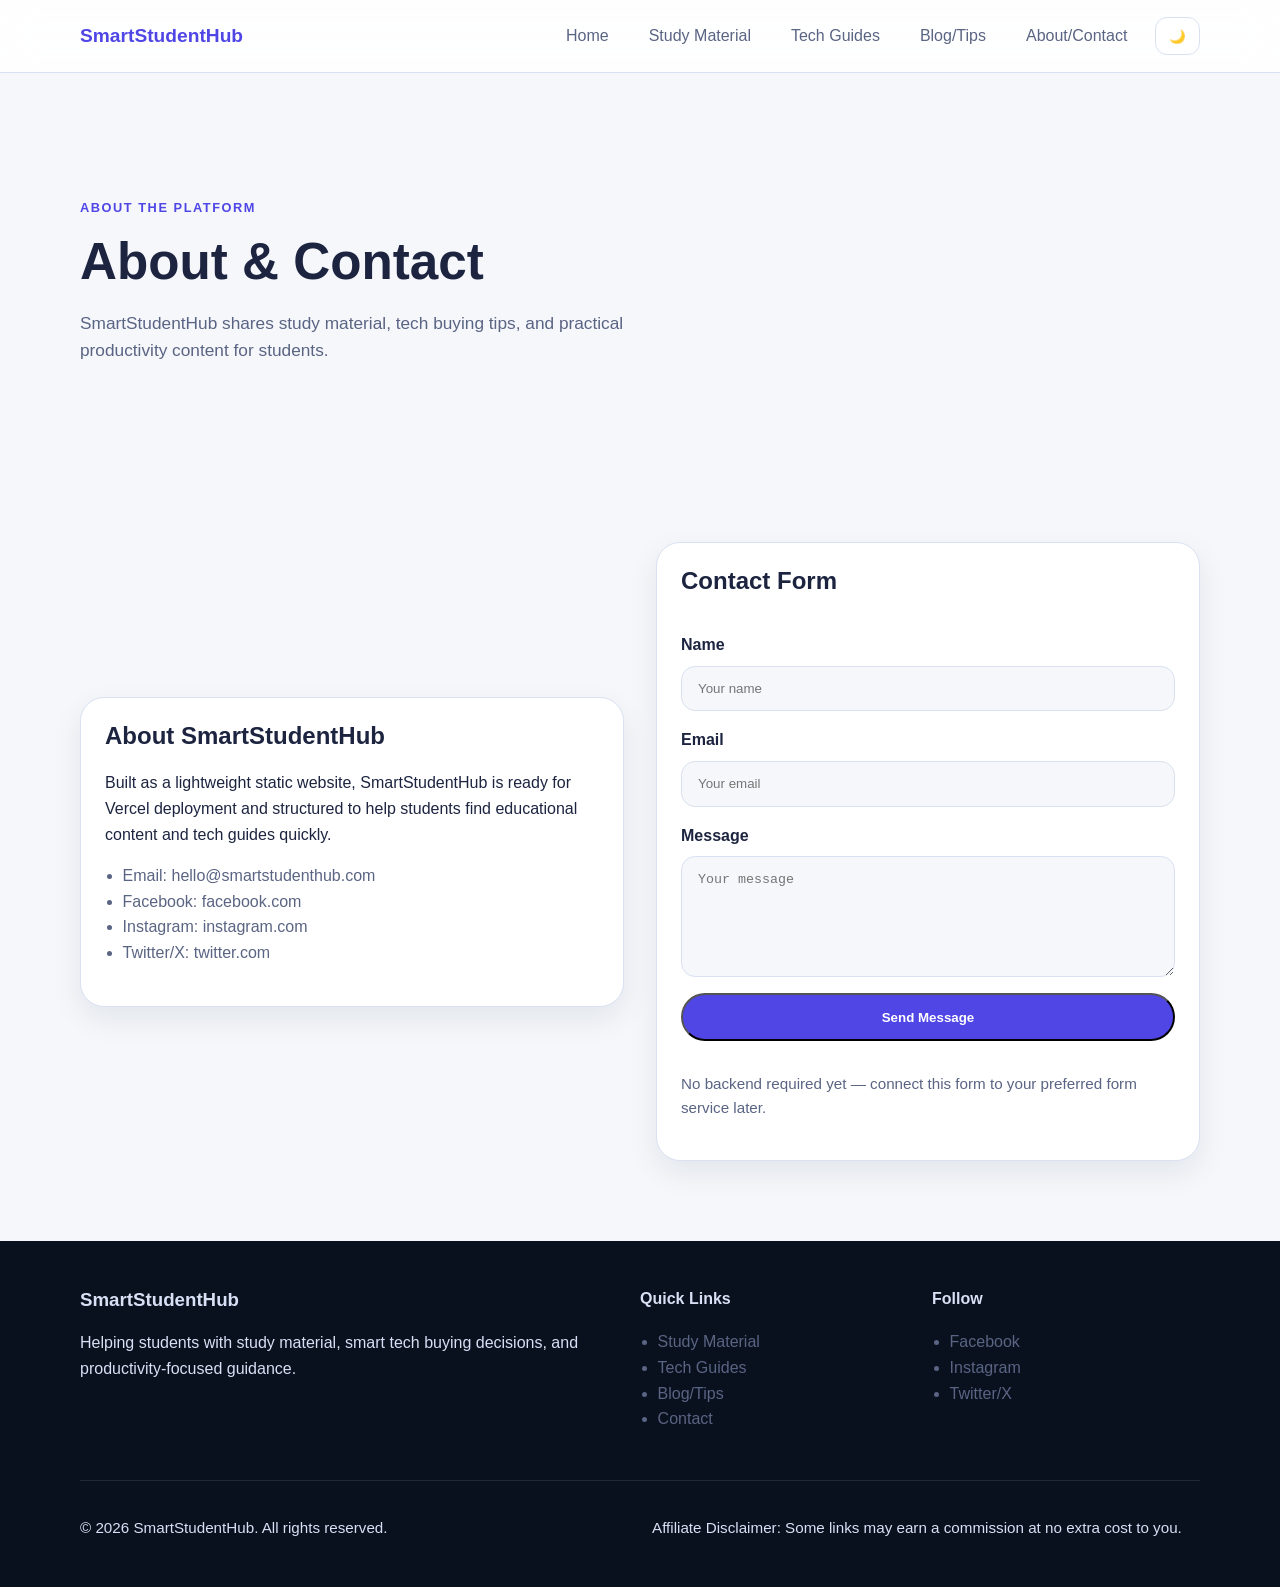
==== about-contact.html @ a1f809a7 "Create SmartStudentHub static student resource site" ====
<!DOCTYPE html>
<html lang="en">
<head>
  <meta charset="UTF-8" />
  <meta name="viewport" content="width=device-width, initial-scale=1.0" />
  <title>About Contact | SmartStudentHub</title>
  <meta name="description" content="Learn about SmartStudentHub and get in touch for collaborations, feedback, or student support inquiries." />
  <meta name="keywords" content="about smartstudenthub, contact, student support, tech blog contact" />
  <meta property="og:type" content="website" />
  <meta property="og:title" content="About Contact | SmartStudentHub" />
  <meta property="og:description" content="Learn about SmartStudentHub and get in touch for collaborations, feedback, or student support inquiries." />
  <meta property="og:url" content="https://smartstudenthub.vercel.app/about-contact.html" />
  <meta property="og:image" content="https://smartstudenthub.vercel.app/images/hero-study-tech.svg" />
  <meta name="twitter:card" content="summary_large_image" />
  <meta name="twitter:title" content="About Contact | SmartStudentHub" />
  <meta name="twitter:description" content="Learn about SmartStudentHub and get in touch for collaborations, feedback, or student support inquiries." />
  <meta name="twitter:image" content="https://smartstudenthub.vercel.app/images/hero-study-tech.svg" />
  <link rel="canonical" href="https://smartstudenthub.vercel.app/about-contact.html" />
  <link rel="stylesheet" href="css/style.css" />
  <script type="application/ld+json">{"@context":"https://schema.org","@type":"CollectionPage","name":"SmartStudentHub","url":"https://smartstudenthub.vercel.app/about-contact.html","description":"Learn about SmartStudentHub and get in touch for collaborations, feedback, or student support inquiries."}</script>
</head>
<body>
  <header class="site-header">
    <div class="container nav-wrap">
      <a class="logo" href="index.html">SmartStudentHub</a>
      <button class="nav-toggle" aria-expanded="false" aria-controls="site-nav" aria-label="Toggle navigation">☰</button>
      <nav id="site-nav" class="site-nav">
        <a href="index.html">Home</a>
        <a href="study-material.html">Study Material</a>
        <a href="tech-guides.html">Tech Guides</a>
        <a href="blog-tips.html">Blog/Tips</a>
        <a href="about-contact.html">About/Contact</a>
        <button class="theme-toggle" type="button" aria-label="Toggle dark mode">🌙</button>
      </nav>
    </div>
  </header>
  <main class="page-main">
    <section class="page-hero section">
      <div class="container">
        <p class="eyebrow">About the platform</p>
        <h1>About & Contact</h1>
        <p class="lead">SmartStudentHub shares study material, tech buying tips, and practical productivity content for students.</p>
      </div>
    </section>
    <section class="section">
      <div class="container contact-grid">
        <article class="prose-card">
          <h2>About SmartStudentHub</h2>
          <p>Built as a lightweight static website, SmartStudentHub is ready for Vercel deployment and structured to help students find educational content and tech guides quickly.</p>
          <ul class="contact-list">
            <li>Email: <a href="mailto:hello@smartstudenthub.com">hello@smartstudenthub.com</a></li>
            <li>Facebook: <a href="https://facebook.com" target="_blank" rel="noopener">facebook.com</a></li>
            <li>Instagram: <a href="https://instagram.com" target="_blank" rel="noopener">instagram.com</a></li>
            <li>Twitter/X: <a href="https://twitter.com" target="_blank" rel="noopener">twitter.com</a></li>
          </ul>
        </article>
        <form class="contact-form prose-card">
          <h2>Contact Form</h2>
          <label>Name<input type="text" name="name" placeholder="Your name" required /></label>
          <label>Email<input type="email" name="email" placeholder="Your email" required /></label>
          <label>Message<textarea name="message" rows="6" placeholder="Your message"></textarea></label>
          <button class="btn btn-primary" type="submit">Send Message</button>
          <p class="form-note">No backend required yet — connect this form to your preferred form service later.</p>
        </form>
      </div>
    </section>
  </main>
  <footer class="site-footer">
    <div class="container footer-grid">
      <div>
        <h3>SmartStudentHub</h3>
        <p>Helping students with study material, smart tech buying decisions, and productivity-focused guidance.</p>
      </div>
      <div>
        <h4>Quick Links</h4>
        <ul>
          <li><a href="study-material.html">Study Material</a></li>
          <li><a href="tech-guides.html">Tech Guides</a></li>
          <li><a href="blog-tips.html">Blog/Tips</a></li>
          <li><a href="about-contact.html">Contact</a></li>
        </ul>
      </div>
      <div>
        <h4>Follow</h4>
        <ul>
          <li><a href="https://facebook.com" target="_blank" rel="noopener">Facebook</a></li>
          <li><a href="https://instagram.com" target="_blank" rel="noopener">Instagram</a></li>
          <li><a href="https://twitter.com" target="_blank" rel="noopener">Twitter/X</a></li>
        </ul>
      </div>
    </div>
    <div class="container footer-bottom">
      <p>© 2026 SmartStudentHub. All rights reserved.</p>
      <p>Affiliate Disclaimer: Some links may earn a commission at no extra cost to you.</p>
    </div>
  </footer>

  <script src="js/script.js"></script>
</body>
</html>
---- css/style.css ----
:root {
  --bg: #f5f7fb;
  --surface: #ffffff;
  --surface-alt: #eef3ff;
  --text: #1c2440;
  --muted: #5a6483;
  --primary: #4f46e5;
  --primary-dark: #3730a3;
  --border: #d9e1f2;
  --shadow: 0 12px 30px rgba(15, 23, 42, 0.08);
}

body.dark-mode {
  --bg: #0f172a;
  --surface: #111c34;
  --surface-alt: #1a2744;
  --text: #e5ecff;
  --muted: #b2bfdc;
  --primary: #818cf8;
  --primary-dark: #6366f1;
  --border: #263452;
  --shadow: 0 12px 30px rgba(2, 6, 23, 0.45);
}

* { box-sizing: border-box; }
html { scroll-behavior: smooth; }
body {
  margin: 0;
  font-family: Arial, Helvetica, sans-serif;
  background: var(--bg);
  color: var(--text);
  line-height: 1.6;
}
a { color: inherit; text-decoration: none; }
img { max-width: 100%; height: auto; display: block; }
.container { width: min(1120px, calc(100% - 2rem)); margin: 0 auto; }
.section { padding: 5rem 0; }
.site-header {
  position: sticky; top: 0; z-index: 1000;
  background: color-mix(in srgb, var(--surface) 88%, transparent);
  backdrop-filter: blur(18px);
  border-bottom: 1px solid var(--border);
}
.nav-wrap {
  display: flex; align-items: center; justify-content: space-between; gap: 1rem; min-height: 72px;
}
.logo { font-weight: 800; font-size: 1.2rem; color: var(--primary); }
.site-nav { display: flex; align-items: center; gap: 1rem; }
.site-nav a { padding: 0.5rem 0.75rem; border-radius: 999px; color: var(--muted); }
.site-nav a:hover, .site-nav a:focus-visible { background: var(--surface-alt); color: var(--text); }
.nav-toggle, .theme-toggle {
  border: 1px solid var(--border); background: var(--surface); color: var(--text); border-radius: 12px; padding: 0.65rem 0.8rem; cursor: pointer;
}
.nav-toggle { display: none; }
.hero-grid, .info-grid, .article-layout, .contact-grid { display: grid; grid-template-columns: repeat(2, minmax(0, 1fr)); gap: 2rem; align-items: center; }
.hero, .page-hero, .article-hero { padding-top: 7rem; }
.eyebrow { text-transform: uppercase; letter-spacing: 0.12em; color: var(--primary); font-size: 0.8rem; font-weight: 700; }
h1, h2, h3, h4 { line-height: 1.2; margin-top: 0; }
h1 { font-size: clamp(2.2rem, 4vw, 4rem); margin-bottom: 1rem; }
.lead { font-size: 1.08rem; color: var(--muted); max-width: 60ch; }
.hero-card, .info-panel, .prose-card, .sidebar-card, .ad-slot, .content-card, .cta-box {
  background: var(--surface); border: 1px solid var(--border); border-radius: 24px; box-shadow: var(--shadow);
}
.hero-card { padding: 1rem; }
.hero-actions, .section-heading { display: flex; flex-wrap: wrap; gap: 1rem; justify-content: space-between; align-items: center; }
.btn {
  display: inline-flex; align-items: center; justify-content: center; padding: 0.9rem 1.3rem; border-radius: 999px; font-weight: 700; transition: transform 0.2s ease, background 0.2s ease;
}
.btn:hover { transform: translateY(-1px); }
.btn-primary { background: var(--primary); color: white; }
.btn-primary:hover { background: var(--primary-dark); }
.btn-secondary { background: var(--surface); border: 1px solid var(--border); }
.text-link { color: var(--primary); font-weight: 700; }
.card-grid { display: grid; grid-template-columns: repeat(3, minmax(0, 1fr)); gap: 1.5rem; }
.content-card { overflow: hidden; }
.content-card img { aspect-ratio: 16 / 10; object-fit: cover; background: var(--surface-alt); }
.card-body, .info-panel, .prose-card, .sidebar-card, .ad-slot { padding: 1.5rem; }
.badge {
  display: inline-flex; background: var(--surface-alt); color: var(--primary); border-radius: 999px; padding: 0.35rem 0.7rem; font-size: 0.82rem; font-weight: 700; margin-bottom: 0.8rem;
}
.alt-section { background: linear-gradient(180deg, transparent, color-mix(in srgb, var(--surface-alt) 55%, transparent)); }
.check-list, .contact-list, .sidebar-card ul, .site-footer ul { padding-left: 1.1rem; color: var(--muted); }
.blog-layout, .article-content { display: grid; grid-template-columns: 2fr 1fr; gap: 1.5rem; }
.ad-slot { min-height: 180px; display: grid; place-items: center; text-align: center; border-style: dashed; }
.ad-slot.compact { min-height: 120px; margin-top: 1rem; }
.contact-form { display: grid; gap: 1rem; }
.contact-form label { display: grid; gap: 0.5rem; font-weight: 700; }
.contact-form input, .contact-form textarea {
  width: 100%; padding: 0.9rem 1rem; border-radius: 14px; border: 1px solid var(--border); background: var(--bg); color: var(--text);
}
.form-note { color: var(--muted); font-size: 0.95rem; }
.cta-box { margin-top: 2rem; padding: 1.25rem; }
.site-footer { background: #09111f; color: #d7e0f4; padding-top: 3rem; }
.footer-grid, .footer-bottom { display: grid; gap: 1.5rem; }
.footer-grid { grid-template-columns: 2fr 1fr 1fr; }
.footer-bottom { grid-template-columns: repeat(2, minmax(0, 1fr)); padding: 1.25rem 0 2rem; border-top: 1px solid rgba(255,255,255,0.1); margin-top: 2rem; font-size: 0.95rem; }
@media (max-width: 900px) {
  .card-grid, .hero-grid, .info-grid, .article-layout, .contact-grid, .blog-layout, .article-content, .footer-grid, .footer-bottom {
    grid-template-columns: 1fr;
  }
  .nav-toggle { display: inline-flex; }
  .site-nav {
    position: absolute; top: 72px; right: 1rem; left: 1rem; background: var(--surface); border: 1px solid var(--border); border-radius: 20px; padding: 1rem; box-shadow: var(--shadow); display: none; flex-direction: column; align-items: stretch;
  }
  .site-nav.open { display: flex; }
}
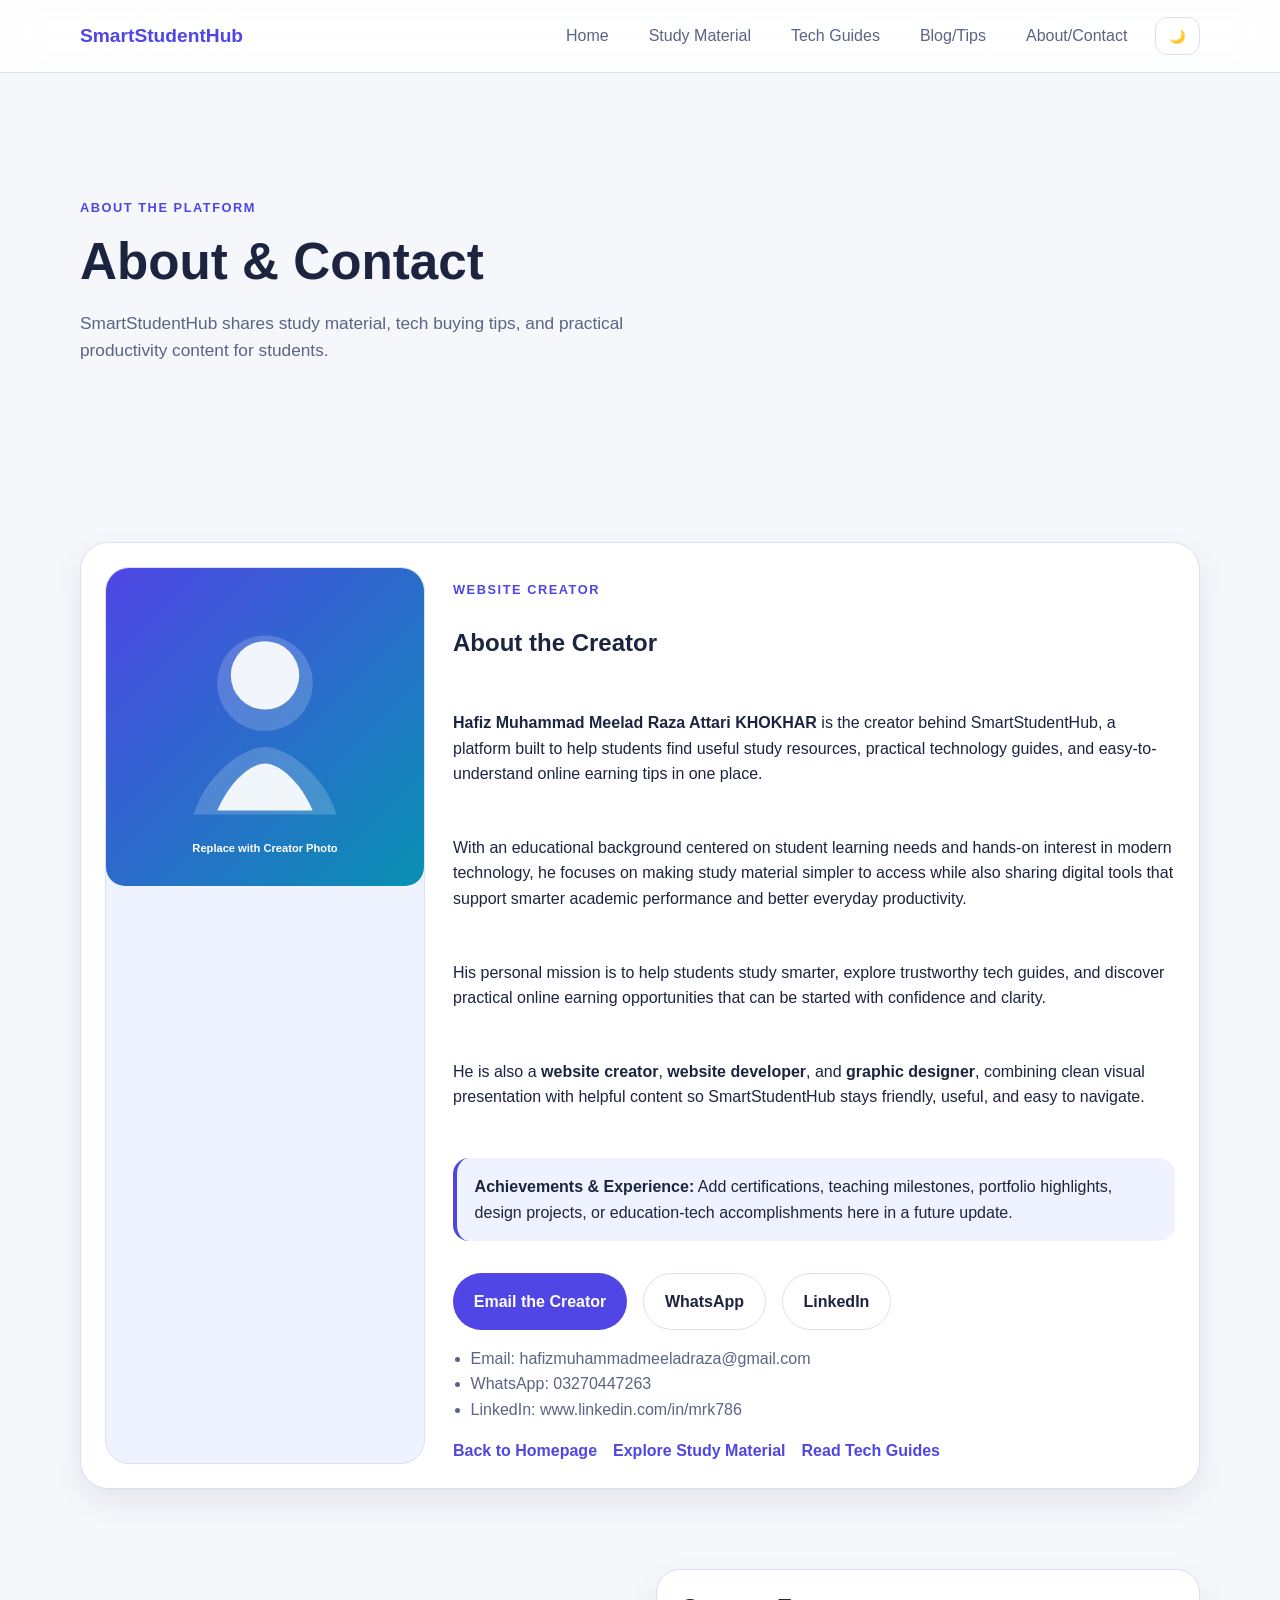
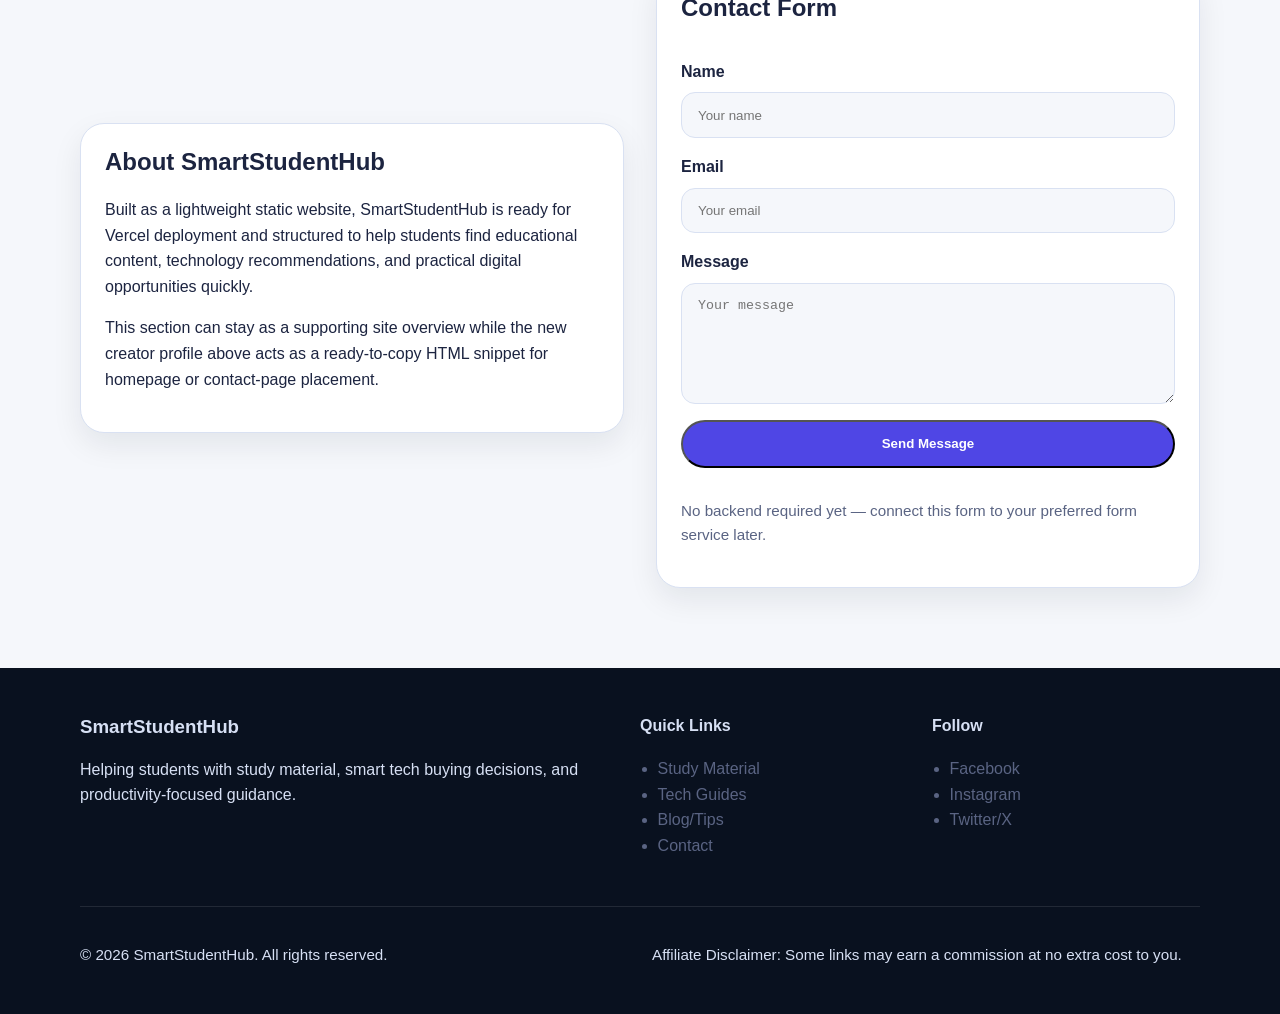
==== commit 0811b6e3: "Add creator profile section to about page" ====
--- a/about-contact.html
+++ b/about-contact.html
@@ -17,6 +17,7 @@
   <meta name="twitter:image" content="https://smartstudenthub.vercel.app/images/hero-study-tech.svg" />
   <link rel="canonical" href="https://smartstudenthub.vercel.app/about-contact.html" />
   <link rel="stylesheet" href="css/style.css" />
+  <script async src="https://pagead2.googlesyndication.com/pagead/js/adsbygoogle.js?client=ca-pub-2485905815604609" crossorigin="anonymous"></script>
   <script type="application/ld+json">{"@context":"https://schema.org","@type":"CollectionPage","name":"SmartStudentHub","url":"https://smartstudenthub.vercel.app/about-contact.html","description":"Learn about SmartStudentHub and get in touch for collaborations, feedback, or student support inquiries."}</script>
 </head>
 <body>
@@ -43,16 +44,47 @@
       </div>
     </section>
     <section class="section">
+      <div class="container creator-section">
+        <article class="creator-card">
+          <div class="creator-photo-wrap">
+            <!-- Replace this SVG with the creator's real JPG/PNG/SVG photo when ready. -->
+            <img class="creator-photo" src="images/creator-profile.svg" alt="Profile image of Hafiz Muhammad Meelad Raza Attari KHOKHAR" loading="lazy" />
+          </div>
+          <div class="creator-content">
+            <p class="eyebrow">Website creator</p>
+            <h2>About the Creator</h2>
+            <!-- Replace this biography text anytime with updated personal details, experience, or achievements. -->
+            <p><strong>Hafiz Muhammad Meelad Raza Attari KHOKHAR</strong> is the creator behind SmartStudentHub, a platform built to help students find useful study resources, practical technology guides, and easy-to-understand online earning tips in one place.</p>
+            <p>With an educational background centered on student learning needs and hands-on interest in modern technology, he focuses on making study material simpler to access while also sharing digital tools that support smarter academic performance and better everyday productivity.</p>
+            <p>His personal mission is to help students study smarter, explore trustworthy tech guides, and discover practical online earning opportunities that can be started with confidence and clarity.</p>
+            <p>He is also a <strong>website creator</strong>, <strong>website developer</strong>, and <strong>graphic designer</strong>, combining clean visual presentation with helpful content so SmartStudentHub stays friendly, useful, and easy to navigate.</p>
+            <p class="creator-note"><strong>Achievements &amp; Experience:</strong> Add certifications, teaching milestones, portfolio highlights, design projects, or education-tech accomplishments here in a future update.</p>
+            <div class="creator-links">
+              <!-- Replace these links, labels, or platforms with your preferred social/contact profiles. -->
+              <a class="btn btn-primary" href="mailto:hafizmuhammadmeeladraza@gmail.com">Email the Creator</a>
+              <a class="btn btn-secondary" href="https://wa.me/923270447263" target="_blank" rel="noopener">WhatsApp</a>
+              <a class="btn btn-secondary" href="https://www.linkedin.com/in/mrk786" target="_blank" rel="noopener">LinkedIn</a>
+            </div>
+            <ul class="contact-list creator-contact-list">
+              <li>Email: <a href="mailto:hafizmuhammadmeeladraza@gmail.com">hafizmuhammadmeeladraza@gmail.com</a></li>
+              <li>WhatsApp: <a href="https://wa.me/923270447263" target="_blank" rel="noopener">03270447263</a></li>
+              <li>LinkedIn: <a href="https://www.linkedin.com/in/mrk786" target="_blank" rel="noopener">www.linkedin.com/in/mrk786</a></li>
+            </ul>
+            <div class="creator-nav-links">
+              <a class="text-link" href="index.html">Back to Homepage</a>
+              <a class="text-link" href="study-material.html">Explore Study Material</a>
+              <a class="text-link" href="tech-guides.html">Read Tech Guides</a>
+            </div>
+          </div>
+        </article>
+      </div>
+    </section>
+    <section class="section section-tight">
       <div class="container contact-grid">
         <article class="prose-card">
           <h2>About SmartStudentHub</h2>
-          <p>Built as a lightweight static website, SmartStudentHub is ready for Vercel deployment and structured to help students find educational content and tech guides quickly.</p>
-          <ul class="contact-list">
-            <li>Email: <a href="mailto:hello@smartstudenthub.com">hello@smartstudenthub.com</a></li>
-            <li>Facebook: <a href="https://facebook.com" target="_blank" rel="noopener">facebook.com</a></li>
-            <li>Instagram: <a href="https://instagram.com" target="_blank" rel="noopener">instagram.com</a></li>
-            <li>Twitter/X: <a href="https://twitter.com" target="_blank" rel="noopener">twitter.com</a></li>
-          </ul>
+          <p>Built as a lightweight static website, SmartStudentHub is ready for Vercel deployment and structured to help students find educational content, technology recommendations, and practical digital opportunities quickly.</p>
+          <p>This section can stay as a supporting site overview while the new creator profile above acts as a ready-to-copy HTML snippet for homepage or contact-page placement.</p>
         </article>
         <form class="contact-form prose-card">
           <h2>Contact Form</h2>
--- a/css/style.css
+++ b/css/style.css
@@ -83,6 +83,7 @@
 .blog-layout, .article-content { display: grid; grid-template-columns: 2fr 1fr; gap: 1.5rem; }
 .ad-slot { min-height: 180px; display: grid; place-items: center; text-align: center; border-style: dashed; }
 .ad-slot.compact { min-height: 120px; margin-top: 1rem; }
+.ad-unit { width: 100%; min-height: 90px; }
 .contact-form { display: grid; gap: 1rem; }
 .contact-form label { display: grid; gap: 0.5rem; font-weight: 700; }
 .contact-form input, .contact-form textarea {
@@ -104,3 +105,56 @@
   }
   .site-nav.open { display: flex; }
 }
+
+.creator-section {
+  display: grid;
+  gap: 1.5rem;
+}
+.creator-card {
+  display: grid;
+  grid-template-columns: minmax(220px, 320px) minmax(0, 1fr);
+  gap: 1.75rem;
+  padding: 1.5rem;
+  background: var(--surface);
+  border: 1px solid var(--border);
+  border-radius: 28px;
+  box-shadow: var(--shadow);
+}
+.creator-photo-wrap {
+  background: var(--surface-alt);
+  border: 1px solid var(--border);
+  border-radius: 24px;
+  overflow: hidden;
+}
+.creator-photo {
+  width: 100%;
+  aspect-ratio: 1 / 1;
+  object-fit: cover;
+}
+.creator-content {
+  display: grid;
+  gap: 1rem;
+}
+.creator-links,
+.creator-nav-links {
+  display: flex;
+  flex-wrap: wrap;
+  gap: 0.75rem 1rem;
+}
+.creator-contact-list {
+  margin: 0;
+}
+.creator-note {
+  padding: 1rem 1.1rem;
+  background: var(--surface-alt);
+  border-left: 4px solid var(--primary);
+  border-radius: 16px;
+}
+.section-tight {
+  padding-top: 0;
+}
+@media (max-width: 900px) {
+  .creator-card {
+    grid-template-columns: 1fr;
+  }
+}
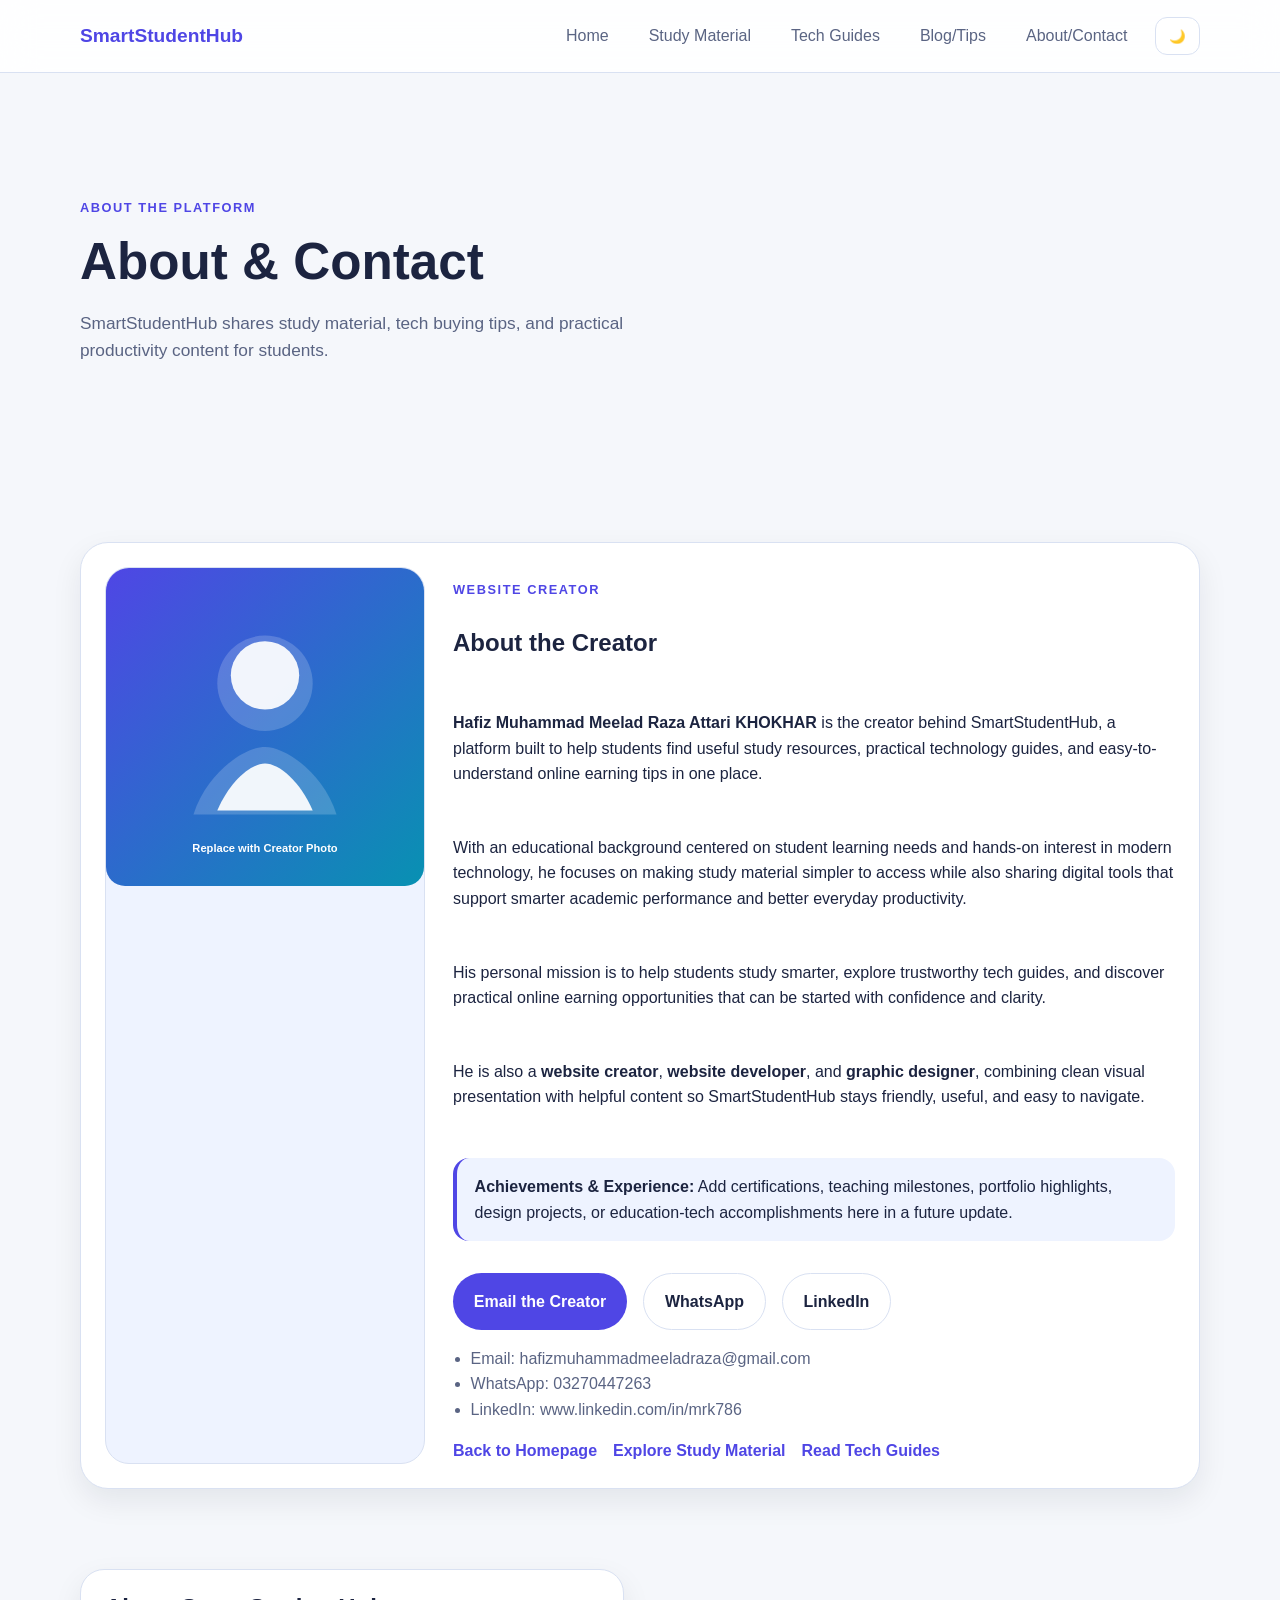
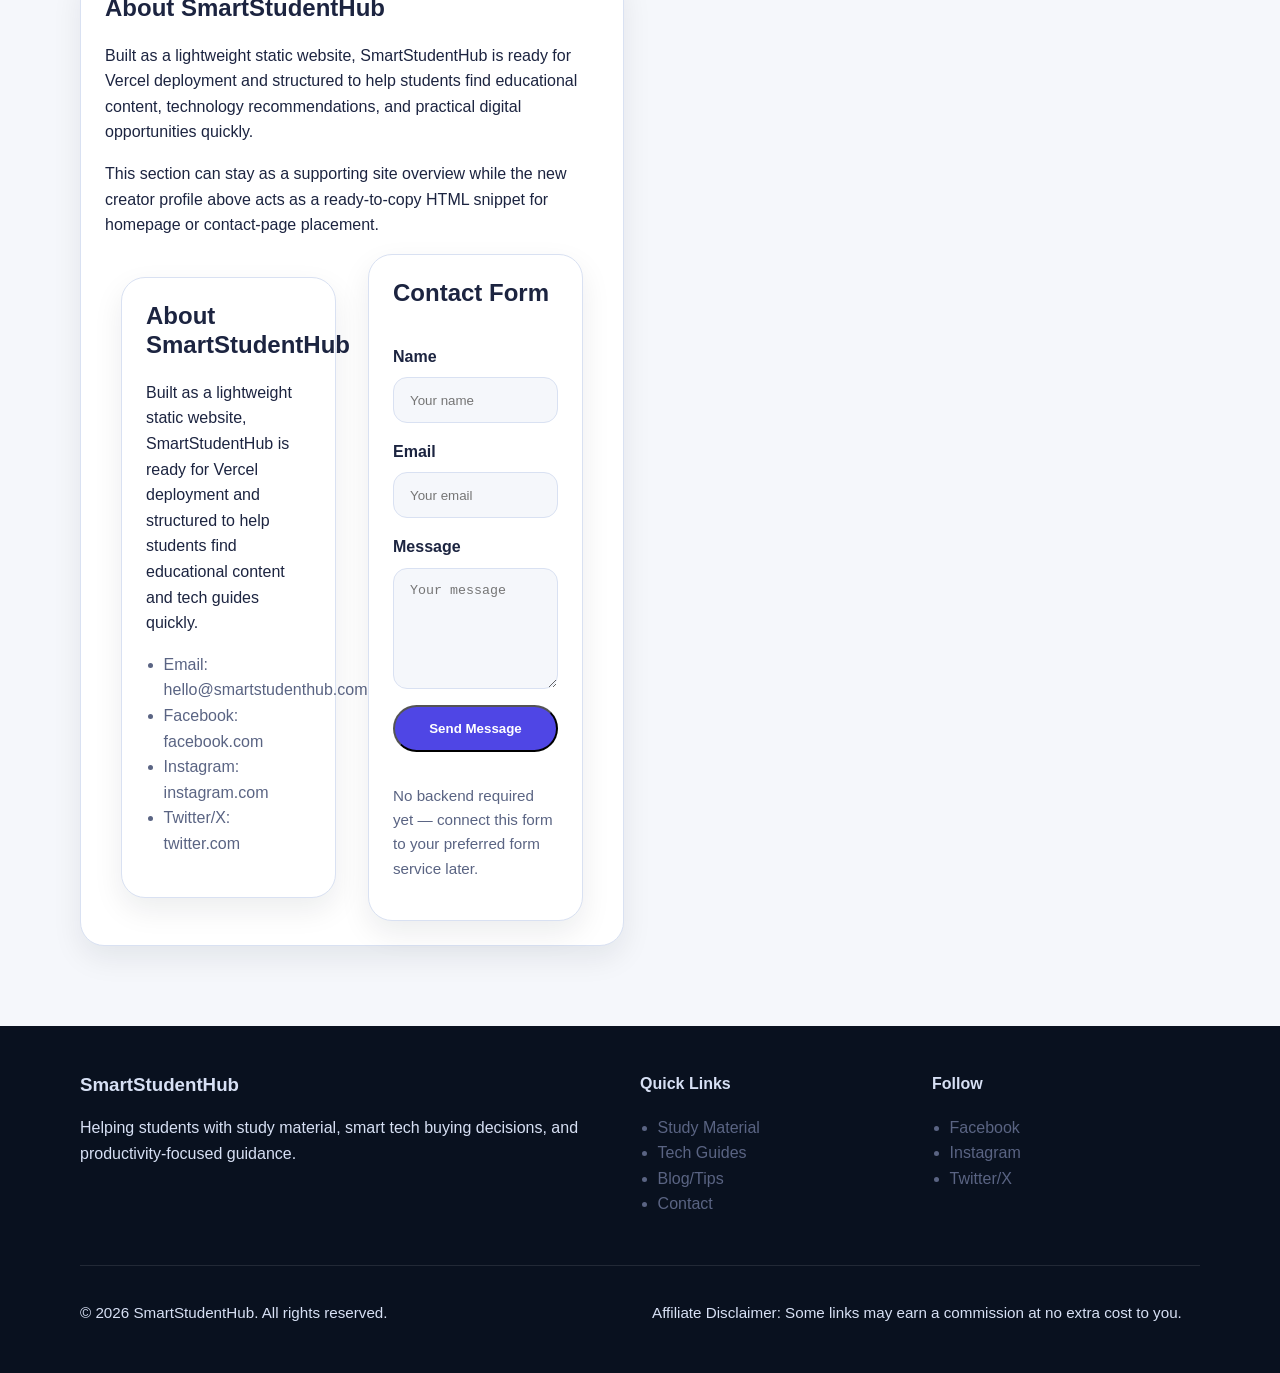
==== commit 4a96584b: "Merge branch 'main' into codex/create-static-website-for-students-and-tech-enthusiasts-em2nne" ====
--- a/about-contact.html
+++ b/about-contact.html
@@ -85,6 +85,16 @@
           <h2>About SmartStudentHub</h2>
           <p>Built as a lightweight static website, SmartStudentHub is ready for Vercel deployment and structured to help students find educational content, technology recommendations, and practical digital opportunities quickly.</p>
           <p>This section can stay as a supporting site overview while the new creator profile above acts as a ready-to-copy HTML snippet for homepage or contact-page placement.</p>
+      <div class="container contact-grid">
+        <article class="prose-card">
+          <h2>About SmartStudentHub</h2>
+          <p>Built as a lightweight static website, SmartStudentHub is ready for Vercel deployment and structured to help students find educational content and tech guides quickly.</p>
+          <ul class="contact-list">
+            <li>Email: <a href="mailto:hello@smartstudenthub.com">hello@smartstudenthub.com</a></li>
+            <li>Facebook: <a href="https://facebook.com" target="_blank" rel="noopener">facebook.com</a></li>
+            <li>Instagram: <a href="https://instagram.com" target="_blank" rel="noopener">instagram.com</a></li>
+            <li>Twitter/X: <a href="https://twitter.com" target="_blank" rel="noopener">twitter.com</a></li>
+          </ul>
         </article>
         <form class="contact-form prose-card">
           <h2>Contact Form</h2>
